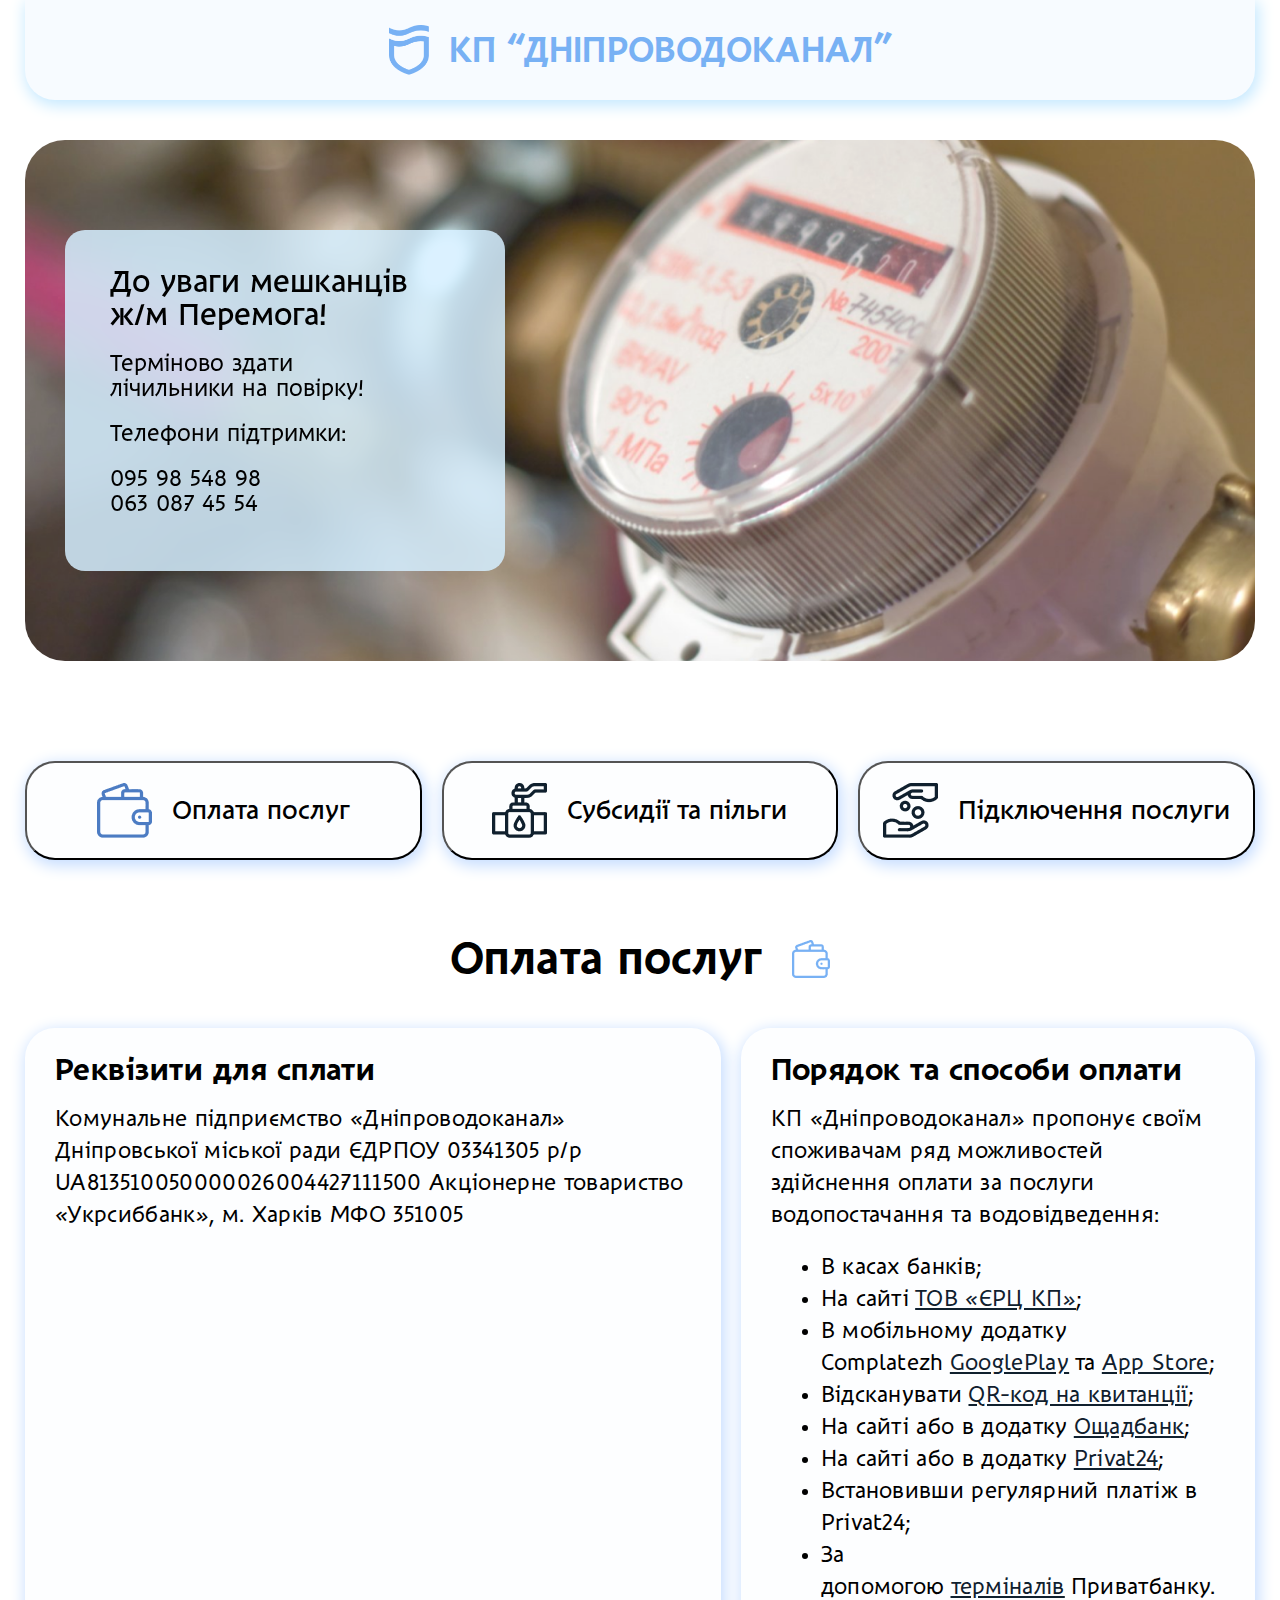
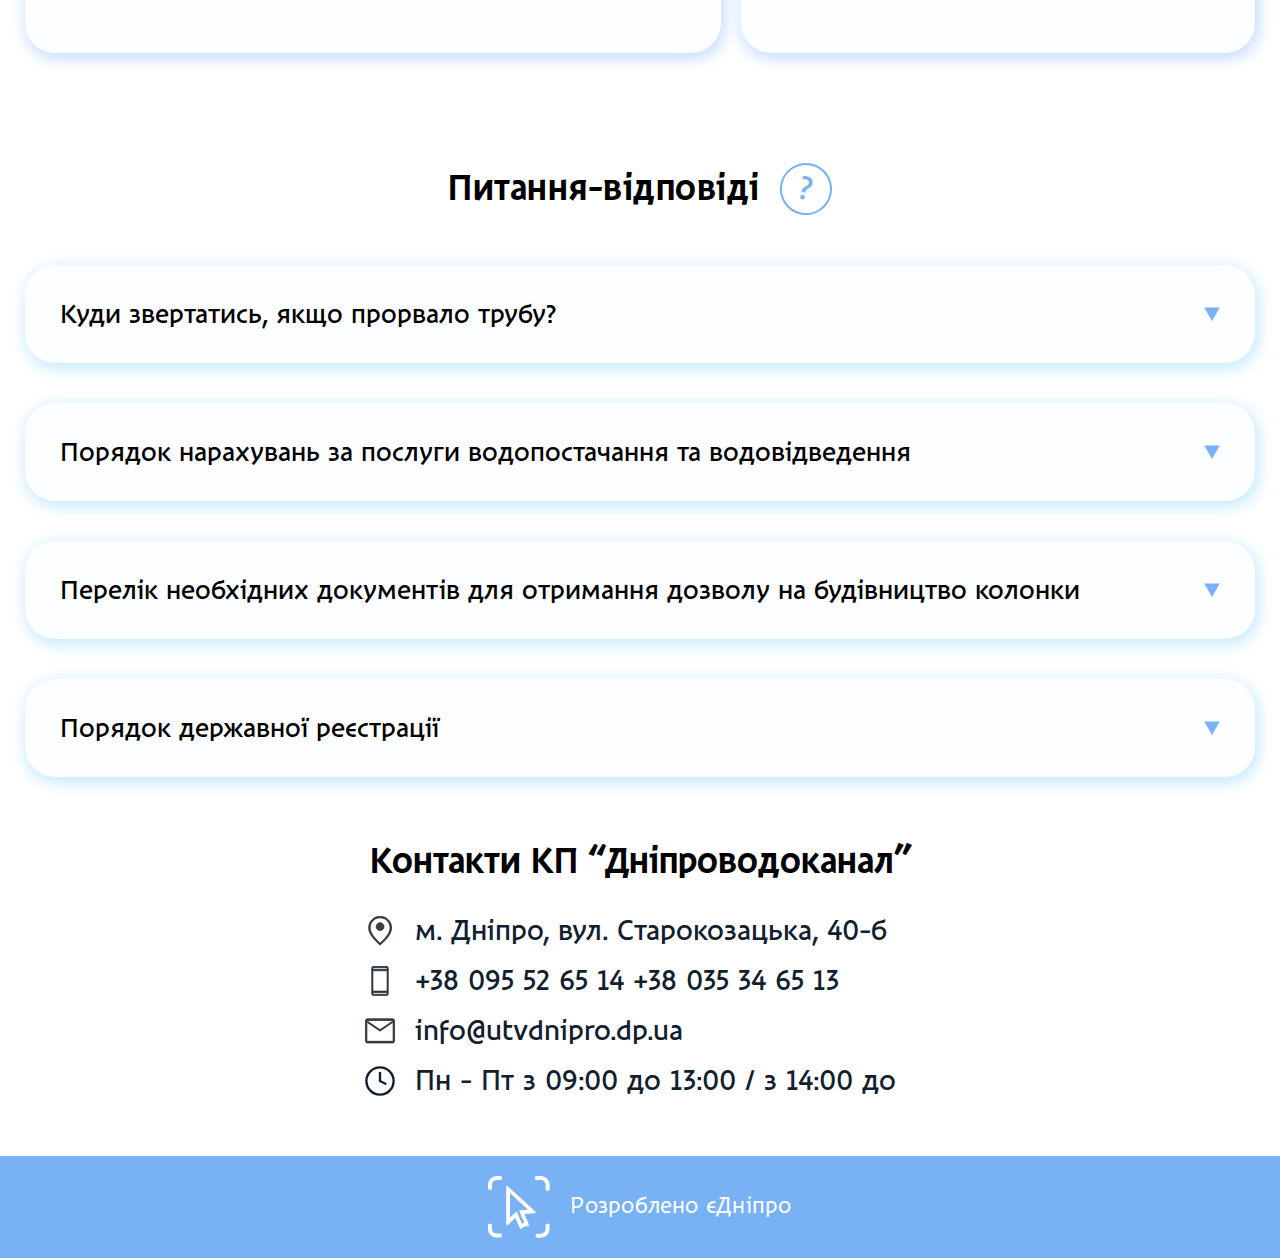
==== КП “ДНІПРОВОДОКАНАЛ”/index.html @ bb2938e2 "Add files via upload" ====
<!DOCTYPE html>
<html lang="ua">
	<head>
		<meta charset="UTF-8" />
		<meta name="viewport" content="width=device-width, initial-scale=1.0" />
		<link rel="stylesheet" href="styles/reset.css" />
		<link rel="stylesheet" href="styles/styles.css" />
		<link rel="stylesheet" href="styles/adapt.css" />
		<title>КП “ДНІПРОВОДОКАНАЛ”</title>
	</head>
	<body class="body">
		<main class="main">
			<header class="header gap center">
				<img class="header-symbol" src="img/Group.png" alt="logo-item" />
				<h1 class="header-text">КП “ДНІПРОВОДОКАНАЛ”</h1>
			</header>
			<div class="announcement">
				<div class="announcement-box">
					<p class="announcement-title m-b">
						До уваги мешканців<br />ж/м Перемога!
					</p>
					<p class="announcement-text m-b">
						Терміново здати<br />лічильники на повірку!
					</p>
					<p class="announcement-text m-b">Телефони підтримки:</p>
					<p class="announcement-text m-b">095 98 548 98<br />063 087 45 54</p>
				</div>
			</div>
			<div class="services gap">
				<button class="services-box gap center">
					<img class="services-image" src="img/services/Vector.png" alt="list-item" />
					<h4 class="services-text">Оплата послуг</h4>
				</button>
				<button class="services-box gap center">
					<img class="services-image" src="img/services/Vector2.png" alt="list-item" />
					<h4 class="services-text">Субсидії та пільги</h4>
				</button>
				<button class="services-box gap center">
					<img class="services-image" src="img/services/Vector3.png" alt="list-item" />
					<h4 class="services-text">Підключення послуги</h4>
				</button>
			</div>
			<div class="about" style="display: block;">
				<div class="about-servicse center">
					<h3 class="about-text">Оплата послуг</h3>
					<img
						class="about-image"
						src="img/about/Vector-about.png"
						alt="about-item" />
				</div>
				<div class="about-2 gap">
					<div class="about-box">
						<h3 class="about-title-2 m-b">Реквізити для сплати</h3>
						<p class="about-text-2 m-b">
							Комунальне підприємство «Дніпроводоканал» Дніпровської міської
							ради ЄДРПОУ 03341305 р/р UA813510050000026004427111500 Акціонерне
							товариство «Укрсиббанк», м. Харків МФО 351005
						</p>
					</div>
					<div class="about-box">
						<h3 class="about-title-2 m-b">Порядок та способи оплати</h3>
						<p class="about-text-2 m-b">
							КП «Дніпроводоканал» пропонує своїм споживачам ряд можливостей
							здійснення оплати за послуги водопостачання та водовідведення:
						</p>
						<ul class="list-item m-b">
							<li class="about-text-list">В касах банків;</li>
							<li class="about-text-list">
								На сайті<a
									target="_blank"
									class="about-text-line-l"
									href="https://complatezh.info/viewpage.php?page_id=1"
									>ТОВ «ЄРЦ КП»</a
								>;
							</li>
							<li class="about-text-list">
								В мобільному додатку Complatezh<a
									target="_blank"
									class="about-text-line-lr"
									href="https://play.google.com/store/apps/details?id=info.complatezh"
									>GooglePlay</a
								>та<a
									target="_blank"
									class="about-text-line-l"
									href="https://apps.apple.com/ru/app/complatezh/id1140782533"
									>App Store</a
								>;
							</li>
							<li class="about-text-list">
								Відсканувати<a
									target="_blank"
									class="about-text-line-l"
									href="https://vodokanal.dp.ua/inf/qr-cod.pdf"
									>QR-код на квитанції</a
								>;
							</li>
							<li class="about-text-list">
								На сайті або в додатку<a
									target="_blank"
									class="about-text-line-l"
									href="https://online.oschadbank.ua/wb/"
									>Ощадбанк</a
								>;
							</li>
							<li class="about-text-list">
								На сайті або в додатку<a
									target="_blank"
									class="about-text-line-l"
									href="https://next.privat24.ua/"
									>Privat24</a
								>;
							</li>
							<li class="about-text-list">
								Встановивши регулярний платіж в Privat24;
							</li>
							<li class="about-text-list">
								За допомогою<a
									target="_blank"
									class="about-text-line-lr"
									href="https://privatbank.ua/map"
									>терміналів</a
								>Приватбанку.
							</li>
						</ul>
					</div>
				</div>
			</div>
			<div class="about">
				<div class="about-servicse center">
					<h3 class="about-text">Субсидії та пільги</h3>
					<img
						class="about-image"
						src="img/about/Vector-about.png"
						alt="about-item" />
				</div>
				<div class="about-2 gap">
					<div class="about-box">
						<h3 class="about-title-2 m-b">Реквізити для сплати</h3>
						<p class="about-text-2 m-b">
							Lorem ipsum dolor, sit amet consectetur adipisicing elit.
							Similique maiores rerum a, rem velit ratione tenetur maxime cum
							sed repudiandae. Corporis doloremque porro rem, cum architecto eum
							repellendus! Repudiandae, eaque?
						</p>
					</div>
					<div class="about-box">
						<h3 class="about-title-2 m-b">Порядок та способи оплати</h3>
						<p class="about-text-2 m-b">
							Lorem ipsum dolor sit amet consectetur adipisicing elit. Similique
							facere optio animi perspiciatis repudiandae delectus tempore modi
							numquam, maxime accusamus aspernatur quos fuga? Saepe aliquam
							culpa sit? Eos, culpa amet!
						</p>
						<ul class="list-item m-b">
							<li class="about-text-list">В касах банків;</li>
							<li class="about-text-list">
								На сайті<a
									target="_blank"
									class="about-text-line-l"
									href="https://complatezh.info/viewpage.php?page_id=1"
									>ТОВ «ЄРЦ КП»</a
								>;
							</li>
							<li class="about-text-list">
								В мобільному додатку Complatezh<a
									target="_blank"
									class="about-text-line-lr"
									href="https://play.google.com/store/apps/details?id=info.complatezh"
									>GooglePlay</a
								>та<a
									target="_blank"
									class="about-text-line-l"
									href="https://apps.apple.com/ru/app/complatezh/id1140782533"
									>App Store</a
								>;
							</li>
							<li class="about-text-list">
								Відсканувати<a
									target="_blank"
									class="about-text-line-l"
									href="https://vodokanal.dp.ua/inf/qr-cod.pdf"
									>QR-код на квитанції</a
								>;
							</li>
							<li class="about-text-list">
								На сайті або в додатку<a
									target="_blank"
									class="about-text-line-l"
									href="https://online.oschadbank.ua/wb/"
									>Ощадбанк</a
								>;
							</li>
							<li class="about-text-list">
								На сайті або в додатку<a
									target="_blank"
									class="about-text-line-l"
									href="https://next.privat24.ua/"
									>Privat24</a
								>;
							</li>
							<li class="about-text-list">
								Встановивши регулярний платіж в Privat24;
							</li>
							<li class="about-text-list">
								За допомогою<a
									target="_blank"
									class="about-text-line-lr"
									href="https://privatbank.ua/map"
									>терміналів</a
								>Приватбанку.
							</li>
						</ul>
					</div>
				</div>
			</div>
			<div class="about">
				<div class="about-servicse center">
					<h3 class="about-text">Підключення послуги</h3>
					<img
						class="about-image"
						src="img/about/Vector-about.png"
						alt="about-item" />
				</div>
				<div class="about-2 gap">
					<div class="about-box">
						<h3 class="about-title-2 m-b">Реквізити для сплати</h3>
						<p class="about-text-2 m-b">
							Lorem ipsum dolor sit amet, consectetur adipisicing elit. At eos
							cum, accusantium dolores obcaecati repellendus culpa possimus
							voluptatem numquam vitae quasi maiores illum tenetur eaque tempore
							animi doloribus sequi excepturi!
						</p>
					</div>
					<div class="about-box">
						<h3 class="about-title-2 m-b">Порядок та способи оплати</h3>
						<p class="about-text-2 m-b">
							Lorem, ipsum dolor sit amet consectetur adipisicing elit. Saepe
							officiis corrupti hic aliquid perferendis et a. Ex asperiores
							ducimus veniam excepturi fuga vel in earum at! Quaerat itaque iure
							sed.
						</p>
						<ul class="list-item m-b">
							<li class="about-text-list">В касах банків;</li>
							<li class="about-text-list">
								На сайті<a
									target="_blank"
									class="about-text-line-l"
									href="https://complatezh.info/viewpage.php?page_id=1"
									>ТОВ «ЄРЦ КП»</a
								>;
							</li>
							<li class="about-text-list">
								В мобільному додатку Complatezh<a
									target="_blank"
									class="about-text-line-lr"
									href="https://play.google.com/store/apps/details?id=info.complatezh"
									>GooglePlay</a
								>та<a
									target="_blank"
									class="about-text-line-l"
									href="https://apps.apple.com/ru/app/complatezh/id1140782533"
									>App Store</a
								>;
							</li>
							<li class="about-text-list">
								Відсканувати<a
									target="_blank"
									class="about-text-line-l"
									href="https://vodokanal.dp.ua/inf/qr-cod.pdf"
									>QR-код на квитанції</a
								>;
							</li>
							<li class="about-text-list">
								На сайті або в додатку<a
									target="_blank"
									class="about-text-line-l"
									href="https://online.oschadbank.ua/wb/"
									>Ощадбанк</a
								>;
							</li>
							<li class="about-text-list">
								На сайті або в додатку<a
									target="_blank"
									class="about-text-line-l"
									href="https://next.privat24.ua/"
									>Privat24</a
								>;
							</li>
							<li class="about-text-list">
								Встановивши регулярний платіж в Privat24;
							</li>
							<li class="about-text-list">
								За допомогою<a
									target="_blank"
									class="about-text-line-lr"
									href="https://privatbank.ua/map"
									>терміналів</a
								>Приватбанку.
							</li>
						</ul>
					</div>
				</div>
			</div>
			<div class="FAQ-title gap center">
				<h3 class="FAQ-title-text">Питання-відповіді</h3>
				<h3 class="FAQ-badge center">?</h3>
			</div>
			<div id="accordion">
				<div class="FAQ-q">
					<div class="FAQ-q-box">
						<p class="FAQ-q-text">Куди звертатись, якщо прорвало трубу?</p>
						<img class="FAQ-arrow" src="img/FAQ/Arrow.png" alt="arrow" />
					</div>
					<p class="FAQ-a">
						Lorem ipsum dolor sit, amet consectetur adipisicing elit. Error
						reiciendis modi molestiae corrupti reprehenderit iste quibusdam
						voluptate accusamus officiis, cupiditate exercitationem, tenetur ea
						veritatis, aut quisquam. Quis voluptas perferendis nemo?
					</p>
				</div>
				<div class="FAQ-q">
					<div class="FAQ-q-box">
						<p class="FAQ-q-text">
							Порядок нарахувань за послуги водопостачання та водовідведення
						</p>
						<img class="FAQ-arrow" src="img/FAQ/Arrow.png" alt="arrow" />
					</div>
					<p class="FAQ-a">
						Lorem ipsum dolor sit, amet consectetur adipisicing elit. Error
						reiciendis modi molestiae corrupti reprehenderit iste quibusdam
						voluptate accusamus officiis, cupiditate exercitationem, tenetur ea
						veritatis, aut quisquam. Quis voluptas perferendis nemo?
					</p>
				</div>
				<div class="FAQ-q">
					<div class="FAQ-q-box">
						<p class="FAQ-q-text">
							Перелік необхідних документів для отримання дозволу на будівництво
							колонки
						</p>
						<img class="FAQ-arrow" src="img/FAQ/Arrow.png" alt="arrow" />
					</div>
					<p class="FAQ-a">
						паспорт замовника, ідентифікаційний код, пенсійне посвідчення,
						справка про проходження психіатричного обстеження
					</p>
				</div>
				<div class="FAQ-q">
					<div class="FAQ-q-box">
						<p class="FAQ-q-text">Порядок державної реєстрації</p>
						<img class="FAQ-arrow" src="img/FAQ/Arrow.png" alt="arrow" />
					</div>
					<p class="FAQ-a">
						Lorem ipsum dolor sit, amet consectetur adipisicing elit. Error
						reiciendis modi molestiae corrupti reprehenderit iste quibusdam
						voluptate accusamus officiis, cupiditate exercitationem, tenetur ea
						veritatis, aut quisquam. Quis voluptas perferendis nemo?
					</p>
				</div>
			</div>
			<div class="contacts">
				<h3 class="cont-title center">Контакти КП “Дніпроводоканал”</h3>
				<ul class="cont-list gap">
					<li class="cont-item gap center">
						<img class="cont-icon" src="img/contacts/Cont-icon-1.svg" alt="cont-icon" />
						<a target="_blank" class="cont-link gap center" href="">
							м. Дніпро, вул. Старокозацька, 40-б
						</a>
					</li>
					<li class="cont-item gap center">
						<img class="cont-icon" src="img/contacts/Cont-icon-2.svg" alt="cont-icon" />
						<a target="_blank" class="cont-link gap center" href="">
							+38 095 52 65 14 +38 035 34 65 13
						</a>
					</li>
					<li class="cont-item gap center">
						<img class="cont-icon" src="img/contacts/Cont-icon-3.svg" alt="cont-icon" />
						<a target="_blank" class="cont-link gap center" href="https://utvdnipro.dp.ua/info@utvdnipro.dp.ua">
							info@utvdnipro.dp.ua
						</a>
					</li>
					<li class="cont-item gap center">
						<img class="cont-icon" src="img/contacts/Cont-icon-4.svg" alt="cont-icon" />
						<a target="_blank" class="cont-link gap center" href="">
							Пн - Пт з 09:00 до 13:00 / з 14:00 до
						</a>
					</li>
				</ul>
			</div>
		</main>
		<footer class="footer gap center">
			<img class="footer-image" src="img/Cursor.svg" alt="final-icon" />
			<p class="footer-text">Розроблено єДніпро</p>
		</footer>
	</body>
	<script src="./js/index.js"></script>
</html>
---- КП “ДНІПРОВОДОКАНАЛ”/styles/styles.css ----
@font-face {
    font-family: 'DniproCity';
    src: url('../font/DNIPROCITY-REGULAR.OTF') format('opentype');
    font-weight: 400;
}

@font-face {
    font-family: 'DniproCity';
    src: url('../font/DNIPROCITY-MEDIUM.OTF') format('opentype');
    font-weight: 500;
}

@font-face {
    font-family: 'DniproCity';
    src: url('../font/DNIPROCITY-BOLD.OTF') format('opentype');
    font-weight: 700;
}

html, body {
    height: 100%;
    width: 100%;
}

.body {
    font-family: 'DniproCity';
}

.main {
    flex: 1 1 0;
    padding: 0 25px;
}

.header {
    margin-bottom: 40px;
    background: #F7FBFF;
    padding: 25px 0;
    box-shadow: 2px 4px 15px 2px #C6E9FF;
    border-radius: 0px 0px 30px 30px;
}

.header-text {
    font-size: 64px;
    font-weight: 700;
    line-height: 100%;
    letter-spacing: 0.01em;
    text-align: center;
    color: #78B1F4;
}

.announcement {
    margin-bottom: 100px;
    padding: 90px 40px;
    background-image: url('../img/Main.png');
    background-repeat: no-repeat;
    background-position: center;
    background-size: cover;
    border-radius: 40px;
}

.announcement-box {
    padding: 35px 45px;
    border-radius: 20px;
    background: rgba(213, 239, 255, 0.85);
    backdrop-filter: blur(6px);
    max-width: 350px;
}

.announcement-title {
    font-size: 33px;
    font-weight: 500;
}

.announcement-text {
    font-size: 25px;
    font-weight: 400;
}

.services {
    display: grid;
    place-items: center;
    grid-template-columns: repeat(3, minmax(0, 1fr));
    margin-bottom: 80px;
}

.services-box {
    width: 100%;
    padding: 20px;
    border-radius: 30px;
    background: #FDFEFF;
    box-shadow: 2px 4px 15px 2px #C6DDFF;
}

.services-text {
    font-family: 'DniproCity';
    font-style: normal;
    font-size: 28px;
    font-weight: 500;
    line-height: 24.5px;
}

.about {
    display: none;
    margin-bottom: 110px;
}

.about-servicse {
    gap: 30px;
    margin-bottom: 50px;
}

.about-text {
    font-size: 47px;
    font-weight: 700;
    line-height: 24.5px;
    letter-spacing: 0.47px;
}

.about-2 {
    display: flex;
    justify-content: space-between;
    align-items: stretch;
}

.about-box {
    padding: 30px;
    border-radius: 30px;
    background: #FDFEFF;
    box-shadow: 2px 4px 15px 2px #C6DDFF;
}

.about-title-2 {
    font-size: 32px;
    font-weight: 700;
    line-height: 24.5px;
    letter-spacing: 0.47px;
}

.about-text-2,
.about-text-list,
.about-text-line-l,
.about-text-line-lr {
    font-size: 24px;
    font-weight: 400;
    line-height: 32px;
    letter-spacing: 0.33px;
}

.list-item {
    display: flex;
    flex-direction: column;
    margin-left: 50px;
}

.about-text-list {
    list-style: initial;
}

.about-text-line-l,
.about-text-line-lr {
    margin-left: 6px;
}

.about-text-line-lr {
    margin-right: 6px;
}

.FAQ-title {
    margin-bottom: 50px;
}

.FAQ-title-text {
    font-size: 36px;
    font-weight: 700;
    line-height: 28.5px;
    letter-spacing: 0.5px;
}

.FAQ-badge {
    width: 48px;
    height: 48px;
    transform: rotate(12.075deg);
    color: #78B1F4;
    font-size: 35px;
    font-weight: 500;
    line-height: 51px;
    border: 2px solid #78B1F4;
    border-radius: 100%;
}

.FAQ-q {
    padding: 35px;
    margin-bottom: 40px;
    border-radius: 30px;
    background: #FDFEFF;
    box-shadow: 2px 4px 15px 2px #C6E9FF;
}

.FAQ-q-box {
    display: flex;
    justify-content: space-between;
    align-items: center;
}

.FAQ-q-text {
    font-size: 28px;
    font-weight: 500;
}

.FAQ-arrow {
    transition: transform 0.3s ease;
}

.FAQ-a {
    color: #404040;
    font-kerning: none;
    display: none;
    font-size: 24px;
    font-weight: 400;
    padding-top: 35px;
}

.contacts {
    margin: 60px 0;
}

.cont-title {
    font-size: 36px;
    font-weight: 700;
    line-height: 49px;
    margin-bottom: 30px;
}

.cont-list {
    display: flex;
    justify-content: start;
    align-items: start;
    flex-direction: column;
    margin: 0 auto;
    max-width: 550px;
}

.cont-icon {
    text-align: center;
    align-content: center;
    width: 30px;
    height: 30px;
}

.cont-link {
    text-decoration: none;
    font-size: 30px;
    font-weight: 500;
}

.footer {
    background: #78B1F4;
    padding: 20px 0;
}

.footer-text {
    color: #FFF;
    font-size: 24px;
    font-weight: 400;
    line-height: 28.5px;
    letter-spacing: 0.24px;
}

.m-b {
    margin-bottom: 20px;
}

.gap {
    gap: 20px;
}

.center {
    display: flex;
    justify-content: center;
    align-items: center;
}
---- КП “ДНІПРОВОДОКАНАЛ”/styles/adapt.css ----
@media screen and (max-width:1280px) {
    .header-symbol {
        height: 50px;
        width: 40px;
    }
    .header-text {
        font-size: 36px;
    }
}

@media screen and (max-width:992px) {
    .header-symbol {
        height: 40px;
        width: 30px;
    }
    .header-text {
        font-size: 27px;
    }
    .about-2 {
        flex-direction: column;
    }
}

@media screen and (max-width:768px) {
    .header {
        margin-bottom: 20px;
        padding: 12.5px 0;
        border-radius: 0px 0px 15px 15px;
    }
    .header-symbol {
        width: 15px;
        height: 20px;
    }
    .header-text {
        font-size: 20px;
    }
    .announcement {
        margin-bottom: 50px;
        padding: 85px 64px;
    }
    .announcement-box {
        padding: 17.5px 22.5px;
        max-width: 175px;
    }
    .announcement-title {
        font-size: 16.5px;
    }
    .announcement-text {
        font-size: 12.5px;
    }
    .services {
        margin-bottom: 40px;
        grid-template-columns: repeat(1, minmax(0, 1fr));
    }
    .services-box {
        padding: 10px;
        border-radius: 15px;
    }
    .services-image {
        width: 22px;
        height: 22px;
    }
    .services-text {
        font-size: 14px;
        line-height: 14.75px;
    }
    .about {
        margin-bottom: 55px;
    }
    .about-servicse {
        gap: 15px;
        margin-bottom: 25px;
    }
    .about-text {
        font-size: 23.5px;
        line-height: 12.75px;
    }
    .about-image {
        width: 19px;
        height: 19px;
    }
    .about-title-2 {
        font-size: 16px;
        line-height: 12.5px;
    }
    .about-text-2,
    .about-text-list,
    .about-text-line-l,
    .about-text-line-lr {
        font-size: 12px;
        line-height: 16px;
    }
    .list-item {
        margin-left: 25px;
    }
    .FAQ-title {
        margin-bottom: 25px;
    }
    .FAQ-title-text {
        font-size: 18px;
        line-height: 14.75px;
    }
    .FAQ-badge {
        width: 24px;
        height: 24px;
        font-size: 17.5px;
        line-height: 25.5px;
    }
    .FAQ-q {
        padding: 17.5px;
        margin-bottom: 20px;
        border-radius: 15px;
    }
    .FAQ-q-text {
        font-size: 14px;
    }
    .FAQ-arrow {
        width: 8px;
        height: 7px;
    }
    .FAQ-a {
        font-size: 12px;
        padding-top: 17.5px;
    }
    .contacts {
        margin: 30px 0;
    }
    .cont-title {
        font-size: 18px;
        line-height: 24.5px;
        margin-bottom: 15px;
    }
    .cont-list {
        max-width: 275px;
    }
    .cont-link {
        font-size: 15px;
    }
    .cont-icon {
        width: 15px;
        height: 15px;
    }
    .footer {
        padding: 10px 0;
    }
    .footer-image {
        width: 31px;
        height: 31px;
    }
    .footer-text {
        font-size: 12px;
        line-height: 14.75px;
    }
    .m-b {
        margin-bottom: 10px;
    }
    .gap {
        gap: 10px;
    }
}
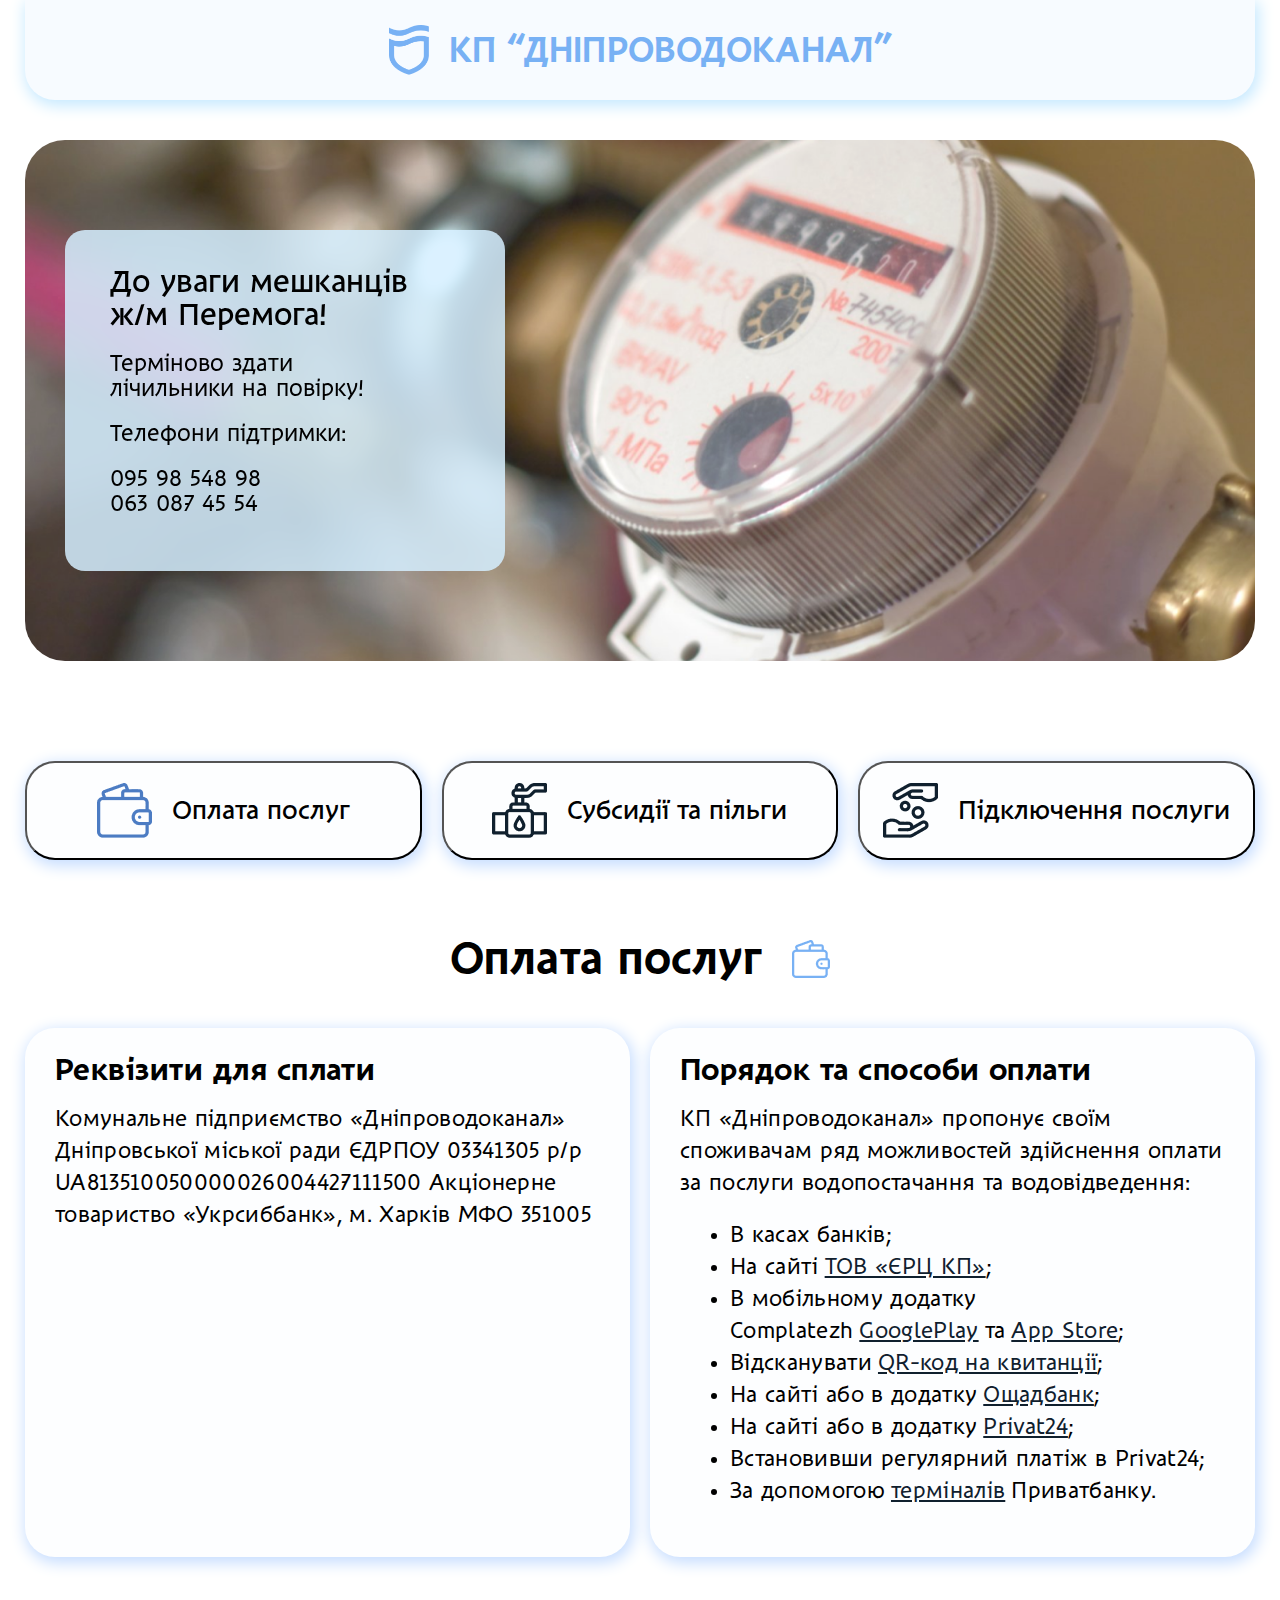
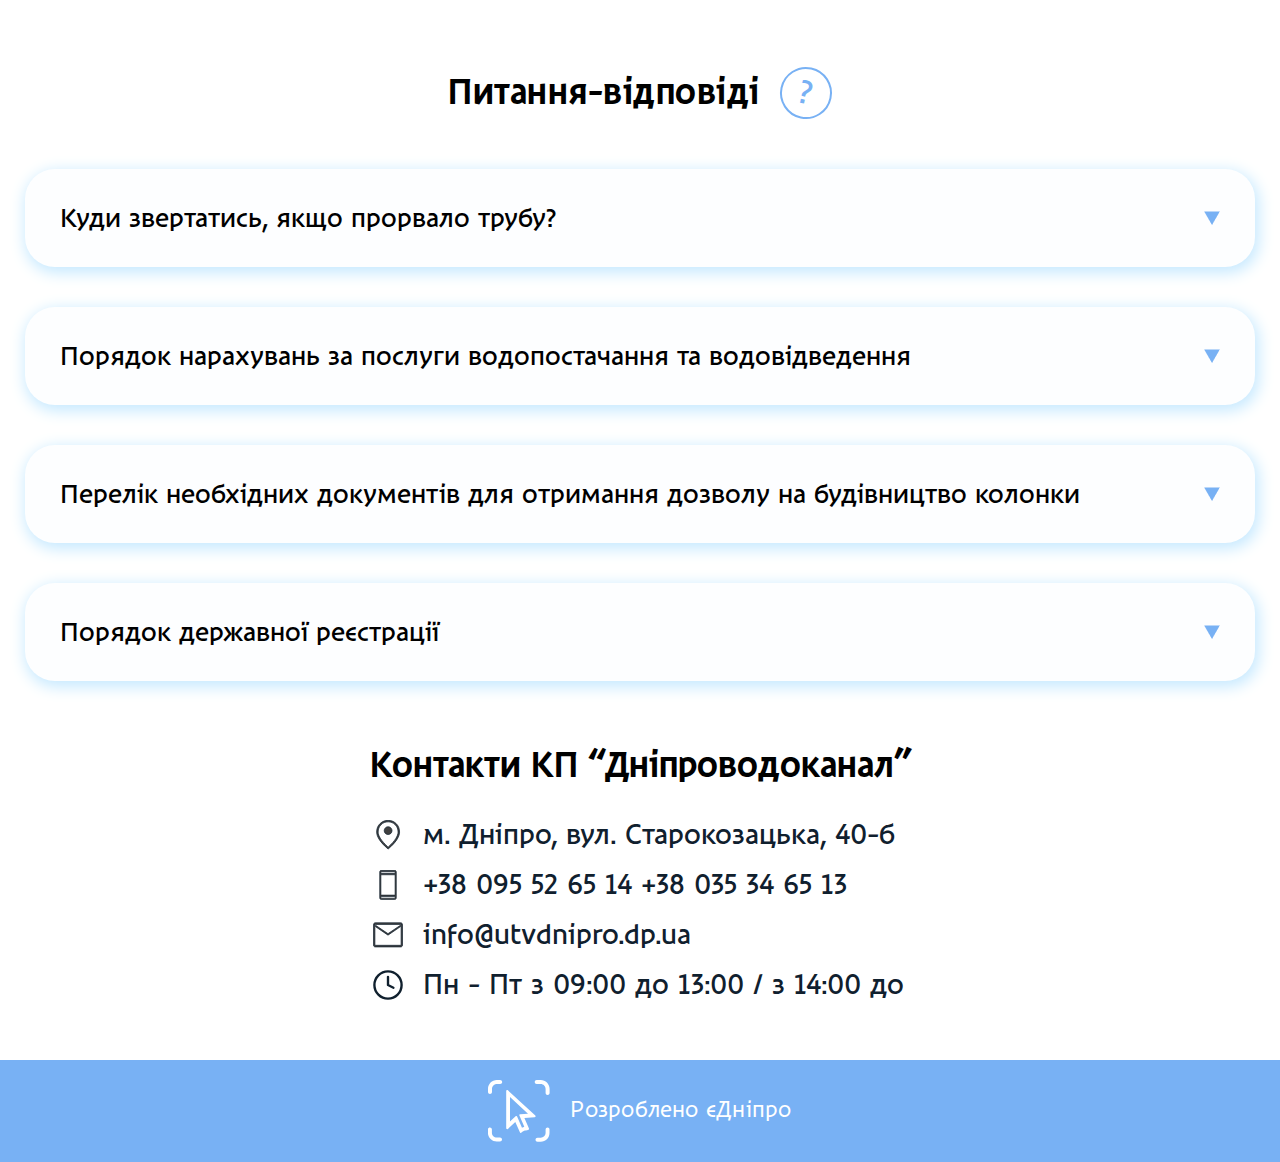
==== commit 468e4594: "Update index.html" ====
--- a/КП “ДНІПРОВОДОКАНАЛ”/index.html
+++ b/КП “ДНІПРОВОДОКАНАЛ”/index.html
@@ -1,5 +1,5 @@
 <!DOCTYPE html>
-<html lang="ua">
+<html lang="uk">
 	<head>
 		<meta charset="UTF-8" />
 		<meta name="viewport" content="width=device-width, initial-scale=1.0" />
--- a/КП “ДНІПРОВОДОКАНАЛ”/styles/styles.css
+++ b/КП “ДНІПРОВОДОКАНАЛ”/styles/styles.css
@@ -23,10 +23,10 @@
 
 .body {
     font-family: 'DniproCity';
+    min-width: min-content;
 }
 
 .main {
-    flex: 1 1 0;
     padding: 0 25px;
 }
 
@@ -117,11 +117,12 @@
 
 .about-2 {
     display: flex;
-    justify-content: space-between;
+    justify-content: inherit;
     align-items: stretch;
 }
 
 .about-box {
+    width: 100%;
     padding: 30px;
     border-radius: 30px;
     background: #FDFEFF;
@@ -236,7 +237,7 @@
     align-items: start;
     flex-direction: column;
     margin: 0 auto;
-    max-width: 550px;
+    max-width: 534px;
 }
 
 .cont-icon {
@@ -277,4 +278,4 @@
     display: flex;
     justify-content: center;
     align-items: center;
-}+}
--- a/КП “ДНІПРОВОДОКАНАЛ”/styles/adapt.css
+++ b/КП “ДНІПРОВОДОКАНАЛ”/styles/adapt.css
@@ -15,9 +15,6 @@
     }
     .header-text {
         font-size: 27px;
-    }
-    .about-2 {
-        flex-direction: column;
     }
 }
 
@@ -131,7 +128,7 @@
         margin-bottom: 15px;
     }
     .cont-list {
-        max-width: 275px;
+        max-width: 267px;
     }
     .cont-link {
         font-size: 15px;
@@ -157,4 +154,4 @@
     .gap {
         gap: 10px;
     }
-}+}
